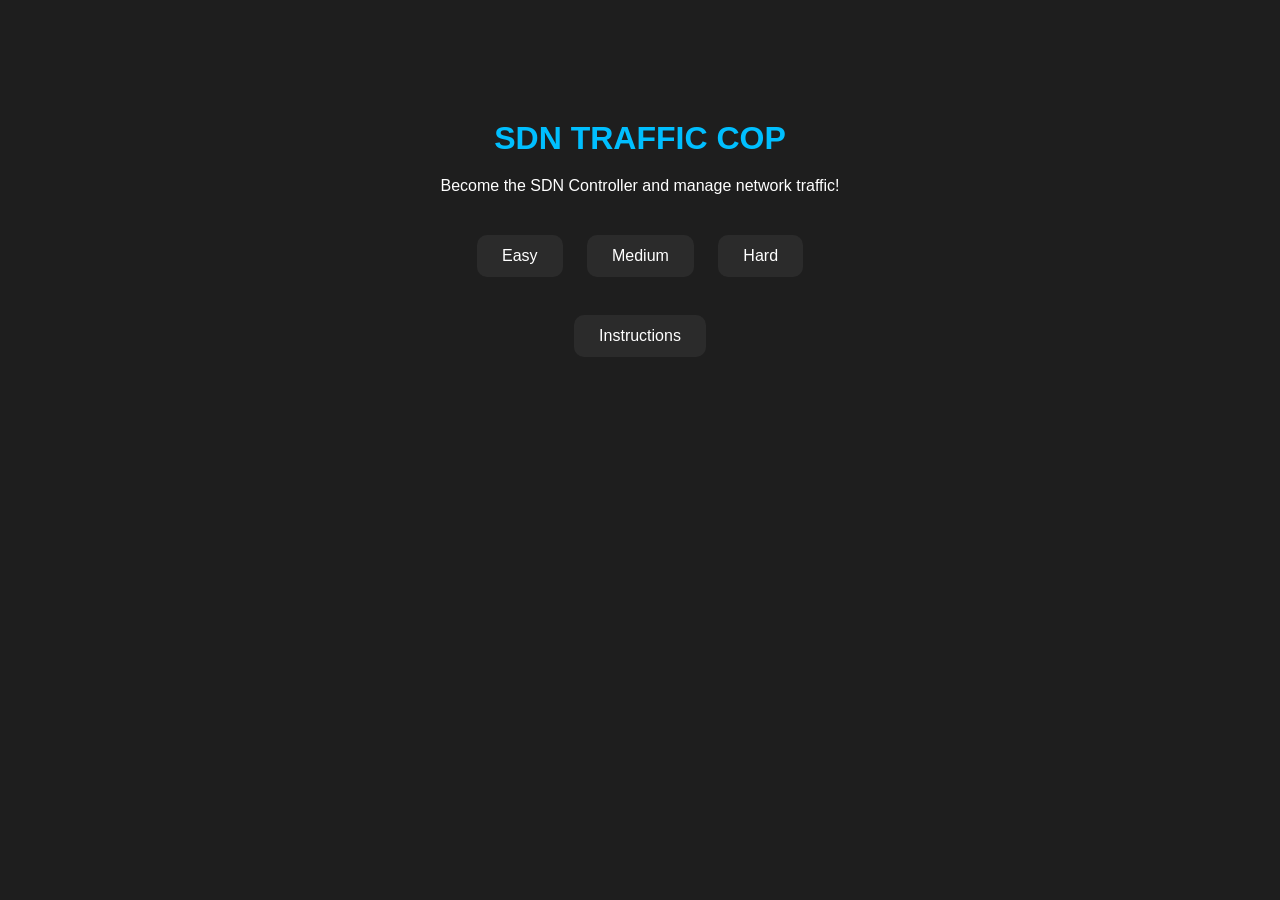
==== index.html @ f1d72104 "Add files via upload" ====
<!DOCTYPE html>
<html lang="en">

<head>
    <meta charset="UTF-8">
    <meta name="viewport" content="width=device-width, initial-scale=1.0">
    <title>SDN Traffic Cop</title>
    <link rel="stylesheet" href="style.css">
</head>

<body>

    <!-- MAIN MENU -->

    <div id="main-menu">

        <h1>SDN TRAFFIC COP</h1>

        <p>Become the SDN Controller and manage network traffic!</p>

        <button id="easy-btn">Easy</button>
        <button id="medium-btn">Medium</button>
        <button id="hard-btn">Hard</button>

        <br><br>

        <button id="instruction-btn">Instructions</button>

    </div>



    <!-- INSTRUCTIONS -->

    <div id="instructions-page" class="hidden">

        <h1>How To Play</h1>

        <p>Route packets to the correct server.</p>

        <p>Press the corresponding number key.</p>

        <p>0 = Drop Box (Malware only)</p>

        <p>1 = Server A</p>
        <p>2 = Server B</p>
        <p>3 = Server C</p>
        <p>4 = Server D</p>
        <p>5 = Server E</p>

        <br>

        <h3>Abilities</h3>

        <p>F = Firewall</p>
        <p>R = Dynamic Routing</p>
        <p>T = Traffic Freeze</p>

        <br>

        <button id="back-btn">Back</button>

    </div>




    <!-- GAME CONTAINER -->

    <div id="game-container" class="hidden">


        <!-- TOP PANEL -->

        <div class="panel">

            <h1>SDN TRAFFIC COP</h1>

            <div class="stats">

                <p id="difficulty">Difficulty : </p>

                <p id="score">Score : 0</p>

                <div id="health-wrap">

                    <p id="health">Health : 100%</p>

                    <div id="health-bar-outer">
                        <div id="health-bar-fill"></div>
                    </div>

                </div>

                <p id="routed">Packets Routed : 0</p>

                <p id="target">Target : 0</p>

                <p id="stack">Stack : 0 / 0</p>

            </div>

        </div>



        <!-- ROUTING TABLE -->

        <div class="panel">

            <h2>Routing Policy Table</h2>

            <table>

                <tbody id="routing-table">

                </tbody>

            </table>

        </div>



        <!-- CURRENT PACKET -->

        <div class="panel">

            <h2>Current Packet</h2>

            <h1 id="current-packet">---</h1>

            <p id="current-destination"></p>

        </div>



        <!-- UPCOMING PACKETS -->

        <div class="panel">

            <h2>Upcoming Packets</h2>

            <ul id="packet-stack">

            </ul>

        </div>



        <!-- NETWORK EVENT -->

        <div class="panel">

            <h2>Current Network Event</h2>

            <h3 id="network-event" class="event-neutral">No Active Events</h3>

        </div>



        <!-- SERVERS -->

        <div class="panel">

            <h2>Servers</h2>

            <div id="servers">

            </div>

        </div>



        <!-- ABILITIES -->

        <div class="panel">

            <h2>Special SDN Abilities</h2>

            <p id="ability-firewall" class="ability-row">F - Firewall <span class="ability-status">READY</span></p>
            <p id="ability-routing" class="ability-row">R - Dynamic Routing <span class="ability-status">READY</span></p>
            <p id="ability-freeze" class="ability-row">T - Traffic Freeze <span class="ability-status">READY</span></p>

        </div>



        <!-- CONTROLS -->

        <div class="panel">

            <h2>Controls</h2>

            <p>Press 1-5 to Route Packets</p>

            <p>Press 0 for Malware Drop Box</p>

        </div>



    </div>




    <!-- GAME OVER -->

    <div id="game-over" class="hidden">

        <h1 id="game-result"></h1>

        <h2 id="final-score"></h2>

        <button onclick="location.reload()">Play Again</button>

    </div>



    <script src="script.js"></script>

</body>

</html>
---- style.css ----
/*************************/
/* GENERAL */
/*************************/

*{
    margin:0;
    padding:0;
    box-sizing:border-box;
}

body{

    background-color:#1E1E1E;
    color:white;
    font-family:Arial, Helvetica, sans-serif;
    padding:20px;

}


/*************************/
/* HIDDEN CLASS */
/*************************/

.hidden{

    display:none;

}


/*************************/
/* MAIN MENU */
/*************************/

#main-menu{

    text-align:center;
    margin-top:100px;

}

#main-menu h1{

    color:#00BFFF;
    margin-bottom:20px;

}

#main-menu p{

    margin-bottom:30px;

}

button{

    background-color:#2B2B2B;
    color:white;
    border:none;
    border-radius:10px;
    padding:12px 25px;
    margin:10px;
    font-size:16px;
    cursor:pointer;
    transition:0.2s;

}

button:hover{

    background-color:#3A3A3A;
    transform:scale(1.05);

}


/*************************/
/* INSTRUCTIONS PAGE */
/*************************/

#instructions-page{

    text-align:center;
    padding:30px;

}

#instructions-page h1{

    color:#00BFFF;
    margin-bottom:30px;

}

#instructions-page p{

    margin:10px;

}


/*************************/
/* GAME CONTAINER */
/*************************/

#game-container{

    width:100%;

}


/*************************/
/* PANELS */
/*************************/

.panel{

    background-color:#2B2B2B;
    padding:20px;
    margin-bottom:20px;
    border-radius:15px;
    box-shadow:0px 0px 10px black;

}

.panel h2{

    color:#00BFFF;
    margin-bottom:15px;

}


/*************************/
/* TOP PANEL */
/*************************/

.stats{

    display:flex;
    flex-wrap:wrap;
    justify-content:space-between;
    gap:10px;

}

.stats p{

    font-weight:bold;

}


/*************************/
/* ROUTING TABLE */
/*************************/

table{

    width:100%;
    border-collapse:collapse;

}

td{

    border:1px solid grey;
    padding:10px;
    text-align:center;

}


/*************************/
/* CURRENT PACKET */
/*************************/

#current-packet{

    color:#00FF7F;
    font-size:50px;
    text-align:center;
    margin-bottom:10px;

}

#current-destination{

    text-align:center;
    font-size:18px;

}


/*************************/
/* PACKET STACK */
/*************************/

#packet-stack{

    list-style:none;

}

#packet-stack li{

    background-color:#3A3A3A;
    padding:10px;
    margin-bottom:10px;
    border-radius:10px;

}


/*************************/
/* NETWORK EVENTS */
/*************************/

#network-event{

    color:#FFD700;
    text-align:center;

}


/*************************/
/* SERVERS */
/*************************/

#servers{

    display:flex;
    justify-content:center;
    gap:20px;
    flex-wrap:wrap;

}

.server{

    width:180px;
    background-color:#3A3A3A;
    padding:15px;
    border-radius:15px;
    text-align:center;
    border:2px solid #555;

}

.server h3{

    color:#00BFFF;
    margin-bottom:10px;

}

.server p{

    margin:5px;

}


/*************************/
/* HEALTH BAR */
/*************************/

#health-wrap{

    display:flex;
    flex-direction:column;
    gap:6px;
    min-width:180px;

}

#health-bar-outer{

    width:100%;
    height:14px;
    background-color:#1E1E1E;
    border:1px solid #555;
    border-radius:8px;
    overflow:hidden;

}

#health-bar-fill{

    height:100%;
    width:100%;
    background-color:#00FF7F;
    transition:width 0.3s ease, background-color 0.3s ease;

}

#health-bar-fill.warning{

    background-color:#FFD700;

}

#health-bar-fill.danger{

    background-color:#FF4C4C;

}


/*************************/
/* ABILITY STATUS BADGES */
/*************************/

.ability-row{

    display:flex;
    justify-content:space-between;
    align-items:center;

}

.ability-status{

    font-size:12px;
    font-weight:bold;
    padding:3px 10px;
    border-radius:20px;
    background-color:#3A3A3A;
    color:#00FF7F;

}

.ability-status.active{

    background-color:#00BFFF;
    color:#1E1E1E;

}


/*************************/
/* NETWORK EVENT COLORS */
/*************************/

.event-neutral{

    color:#FFD700;

}

.event-bad{

    color:#FF4C4C;

}


/*************************/
/* SERVER HIGHLIGHT */
/*************************/

.server.active-target{

    border-color:#00BFFF;
    box-shadow:0px 0px 12px #00BFFF;

}


/*************************/
/* SERVER STATUS COLORS */
/*************************/

.online{

    color:#00FF7F;

}

.offline{

    color:red;

}

.congested{

    color:yellow;

}


/*************************/
/* GAME OVER */
/*************************/

#game-over{

    text-align:center;
    margin-top:100px;

}

#game-result{

    color:#00FF7F;
    font-size:60px;
    margin-bottom:20px;

}

#final-score{

    margin-bottom:30px;

}


/*************************/
/* ABILITIES */
/*************************/

.panel p{

    margin-bottom:8px;

}


/*************************/
/* RESPONSIVE */
/*************************/

@media(max-width:768px){

    .stats{

        flex-direction:column;
        align-items:center;

    }

    .server{

        width:100%;

    }

}
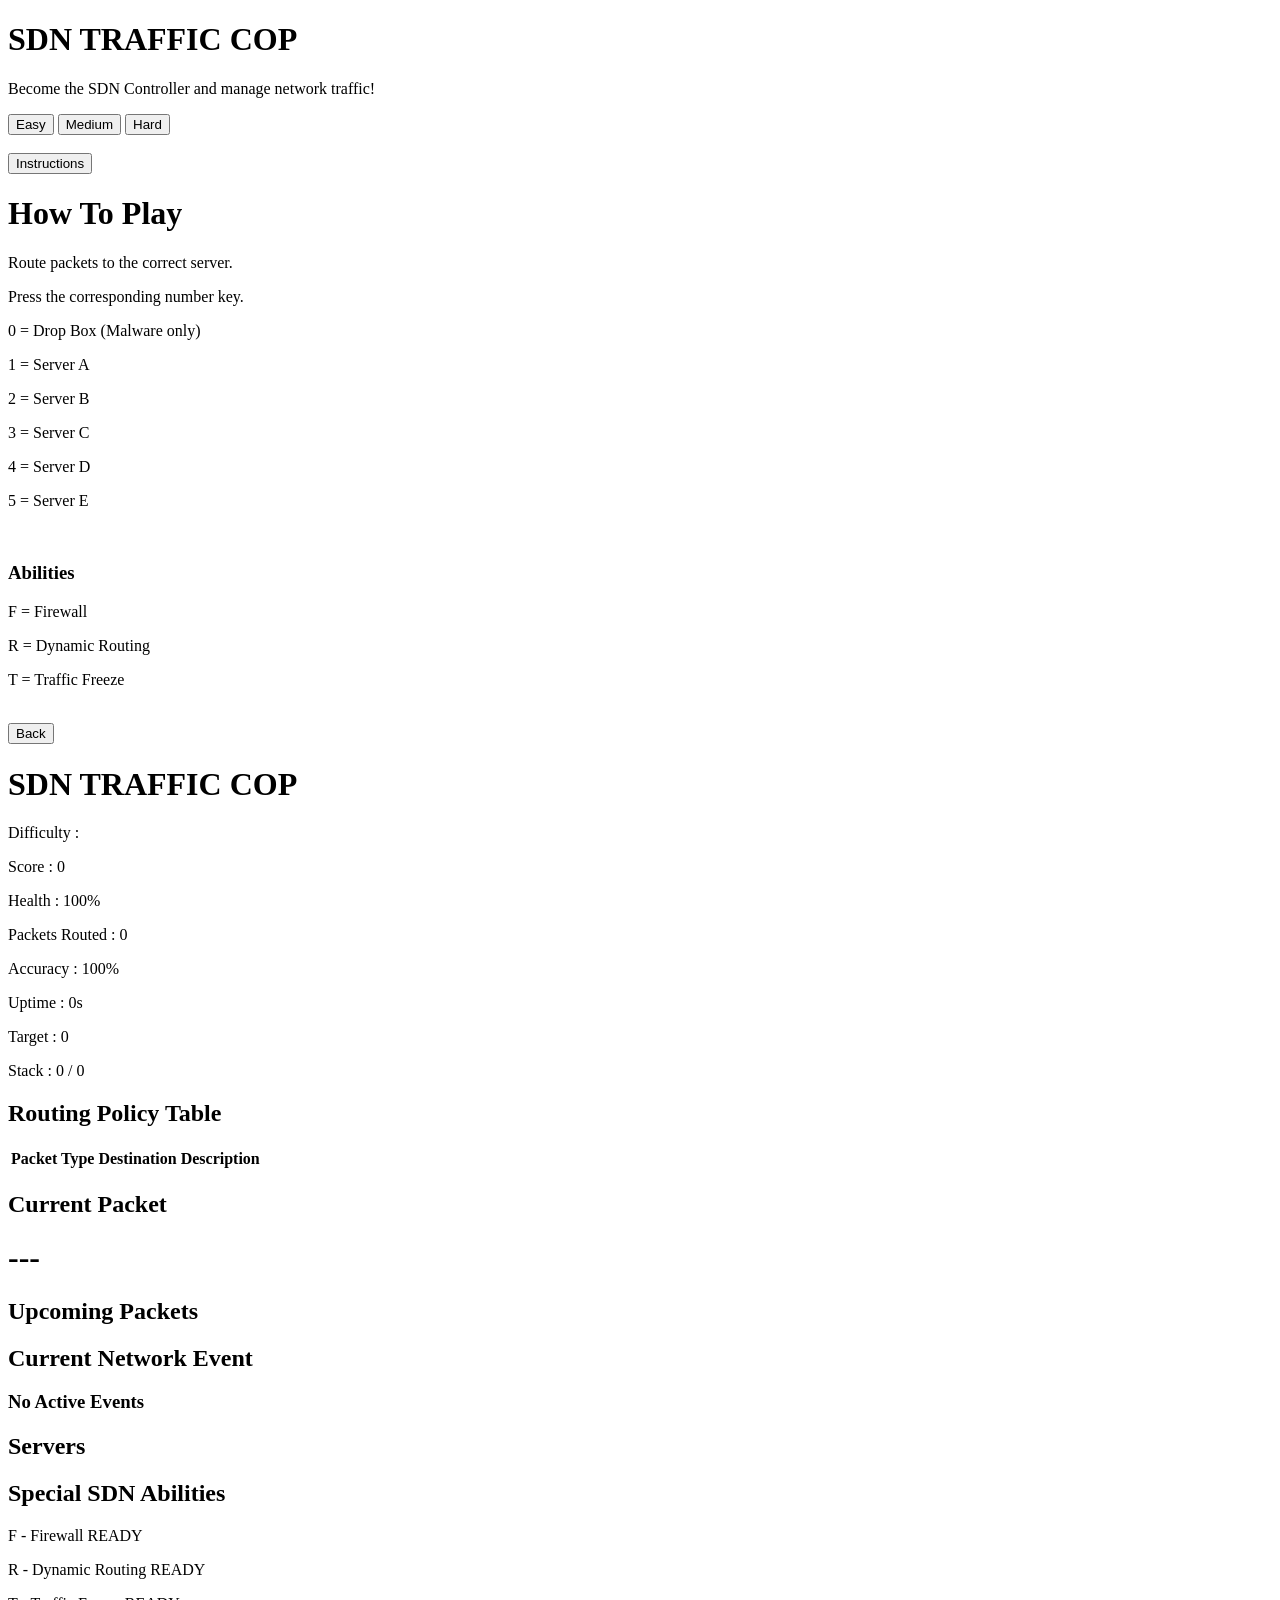
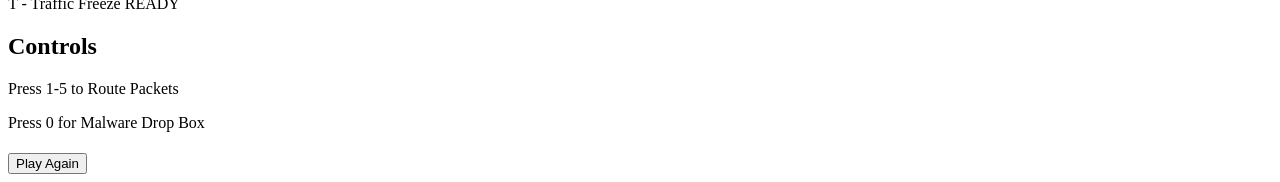
==== commit d5bf1d1c: "Rename index (1).html to index.html" ====
--- a/index.html
+++ b/index.html
@@ -90,10 +90,16 @@
                         <div id="health-bar-fill"></div>
                     </div>
 
+                    <p id="health-reason"></p>
+
                 </div>
 
                 <p id="routed">Packets Routed : 0</p>
 
+                <p id="accuracy">Accuracy : 100%</p>
+
+                <p id="uptime">Uptime : 0s</p>
+
                 <p id="target">Target : 0</p>
 
                 <p id="stack">Stack : 0 / 0</p>
@@ -111,6 +117,14 @@
             <h2>Routing Policy Table</h2>
 
             <table>
+
+                <thead>
+                    <tr>
+                        <th>Packet Type</th>
+                        <th>Destination</th>
+                        <th>Description</th>
+                    </tr>
+                </thead>
 
                 <tbody id="routing-table">
 
@@ -227,4 +241,4 @@
 
 </body>
 
-</html>+</html>
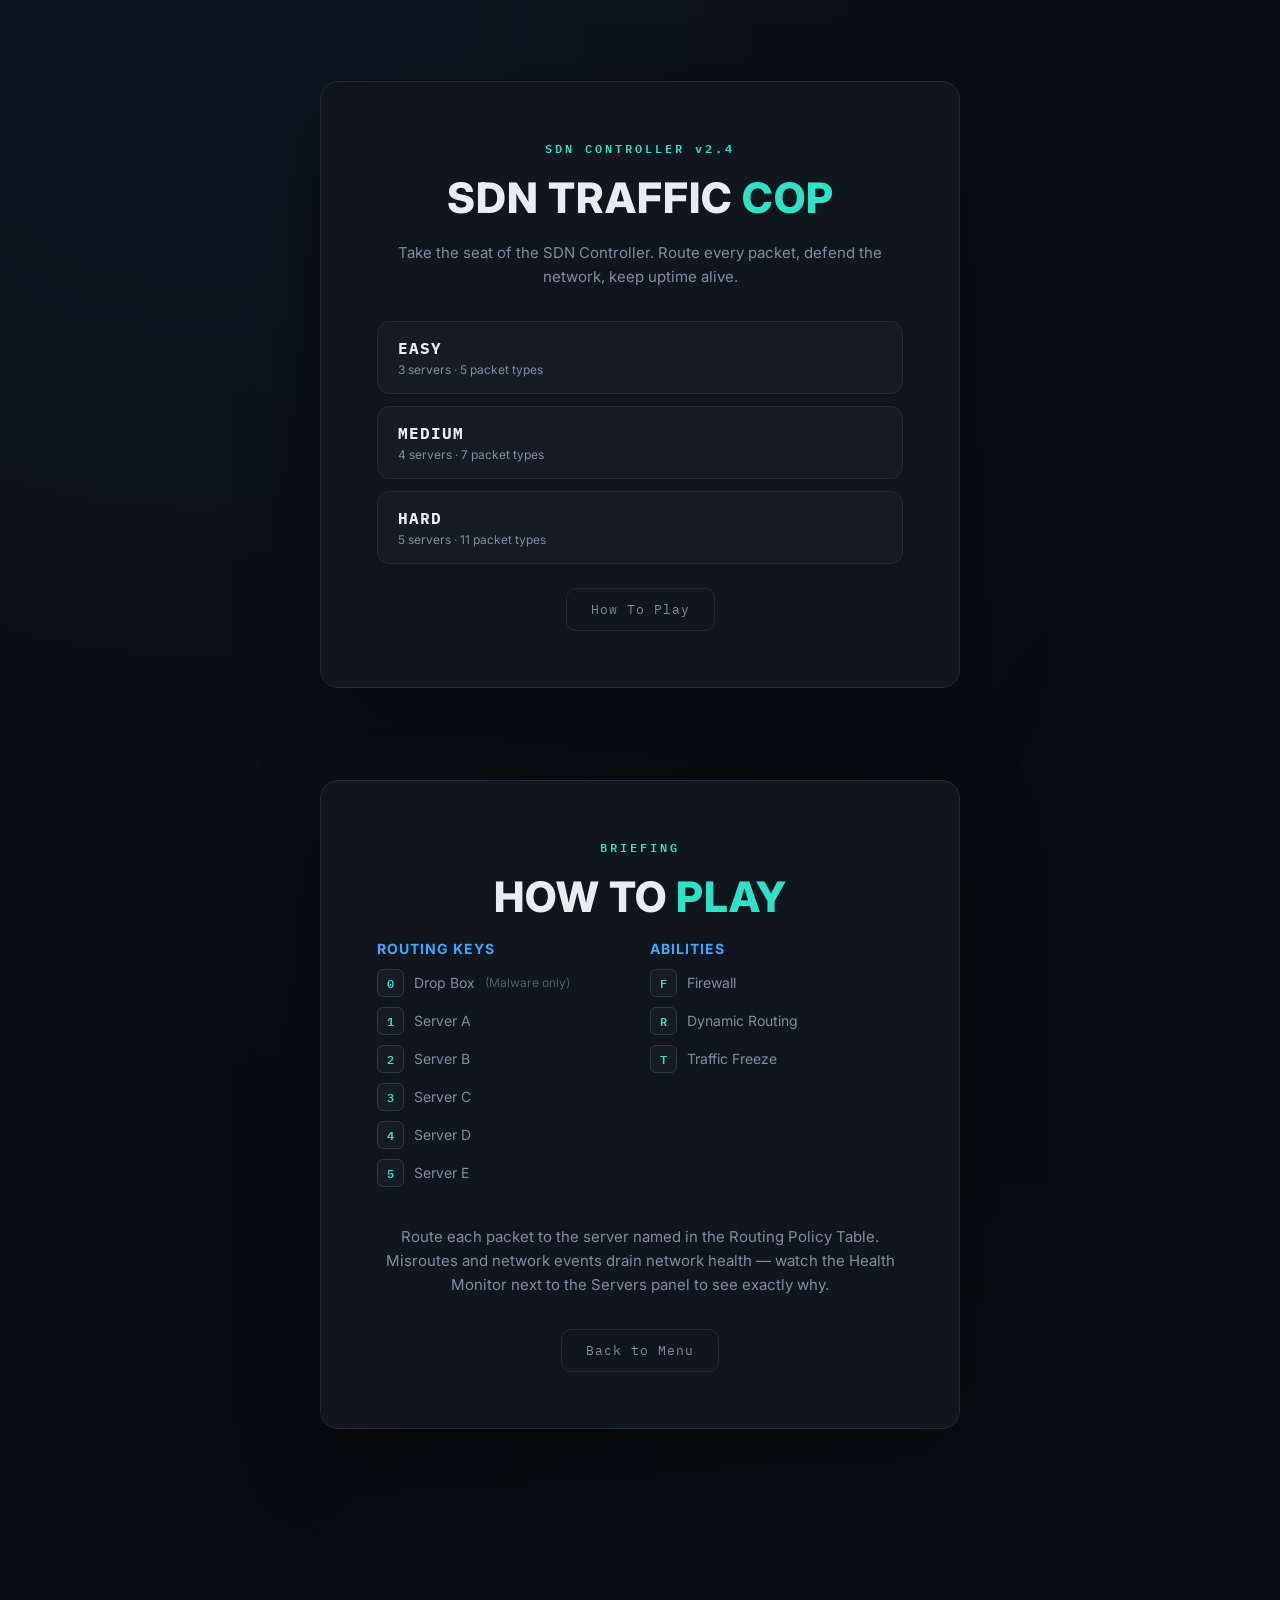
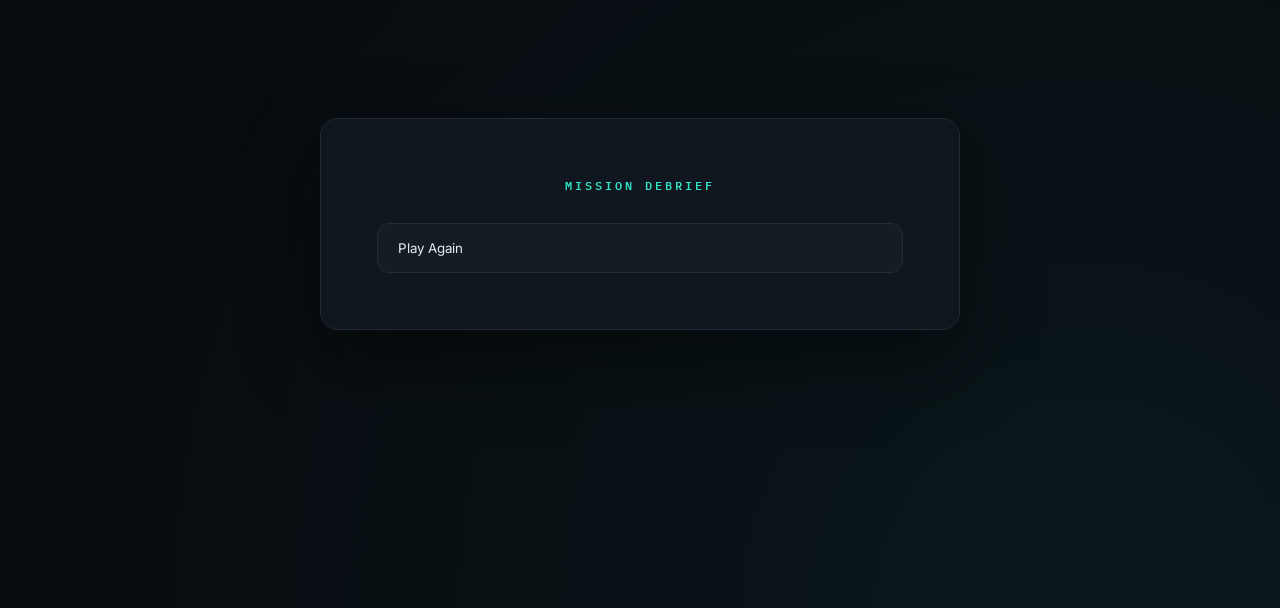
==== commit 5006e61a: "Add files via upload" ====
--- a/index.html
+++ b/index.html
@@ -1,244 +1,291 @@
-<!DOCTYPE html>
-<html lang="en">
-
-<head>
-    <meta charset="UTF-8">
-    <meta name="viewport" content="width=device-width, initial-scale=1.0">
-    <title>SDN Traffic Cop</title>
-    <link rel="stylesheet" href="style.css">
-</head>
-
-<body>
-
-    <!-- MAIN MENU -->
-
-    <div id="main-menu">
-
-        <h1>SDN TRAFFIC COP</h1>
-
-        <p>Become the SDN Controller and manage network traffic!</p>
-
-        <button id="easy-btn">Easy</button>
-        <button id="medium-btn">Medium</button>
-        <button id="hard-btn">Hard</button>
-
-        <br><br>
-
-        <button id="instruction-btn">Instructions</button>
-
-    </div>
-
-
-
-    <!-- INSTRUCTIONS -->
-
-    <div id="instructions-page" class="hidden">
-
-        <h1>How To Play</h1>
-
-        <p>Route packets to the correct server.</p>
-
-        <p>Press the corresponding number key.</p>
-
-        <p>0 = Drop Box (Malware only)</p>
-
-        <p>1 = Server A</p>
-        <p>2 = Server B</p>
-        <p>3 = Server C</p>
-        <p>4 = Server D</p>
-        <p>5 = Server E</p>
-
-        <br>
-
-        <h3>Abilities</h3>
-
-        <p>F = Firewall</p>
-        <p>R = Dynamic Routing</p>
-        <p>T = Traffic Freeze</p>
-
-        <br>
-
-        <button id="back-btn">Back</button>
-
-    </div>
-
-
-
-
-    <!-- GAME CONTAINER -->
-
-    <div id="game-container" class="hidden">
-
-
-        <!-- TOP PANEL -->
-
-        <div class="panel">
-
-            <h1>SDN TRAFFIC COP</h1>
-
-            <div class="stats">
-
-                <p id="difficulty">Difficulty : </p>
-
-                <p id="score">Score : 0</p>
-
-                <div id="health-wrap">
-
-                    <p id="health">Health : 100%</p>
-
-                    <div id="health-bar-outer">
-                        <div id="health-bar-fill"></div>
-                    </div>
-
-                    <p id="health-reason"></p>
-
-                </div>
-
-                <p id="routed">Packets Routed : 0</p>
-
-                <p id="accuracy">Accuracy : 100%</p>
-
-                <p id="uptime">Uptime : 0s</p>
-
-                <p id="target">Target : 0</p>
-
-                <p id="stack">Stack : 0 / 0</p>
-
-            </div>
-
-        </div>
-
-
-
-        <!-- ROUTING TABLE -->
-
-        <div class="panel">
-
-            <h2>Routing Policy Table</h2>
-
-            <table>
-
-                <thead>
-                    <tr>
-                        <th>Packet Type</th>
-                        <th>Destination</th>
-                        <th>Description</th>
-                    </tr>
-                </thead>
-
-                <tbody id="routing-table">
-
-                </tbody>
-
-            </table>
-
-        </div>
-
-
-
-        <!-- CURRENT PACKET -->
-
-        <div class="panel">
-
-            <h2>Current Packet</h2>
-
-            <h1 id="current-packet">---</h1>
-
-            <p id="current-destination"></p>
-
-        </div>
-
-
-
-        <!-- UPCOMING PACKETS -->
-
-        <div class="panel">
-
-            <h2>Upcoming Packets</h2>
-
-            <ul id="packet-stack">
-
-            </ul>
-
-        </div>
-
-
-
-        <!-- NETWORK EVENT -->
-
-        <div class="panel">
-
-            <h2>Current Network Event</h2>
-
-            <h3 id="network-event" class="event-neutral">No Active Events</h3>
-
-        </div>
-
-
-
-        <!-- SERVERS -->
-
-        <div class="panel">
-
-            <h2>Servers</h2>
-
-            <div id="servers">
-
-            </div>
-
-        </div>
-
-
-
-        <!-- ABILITIES -->
-
-        <div class="panel">
-
-            <h2>Special SDN Abilities</h2>
-
-            <p id="ability-firewall" class="ability-row">F - Firewall <span class="ability-status">READY</span></p>
-            <p id="ability-routing" class="ability-row">R - Dynamic Routing <span class="ability-status">READY</span></p>
-            <p id="ability-freeze" class="ability-row">T - Traffic Freeze <span class="ability-status">READY</span></p>
-
-        </div>
-
-
-
-        <!-- CONTROLS -->
-
-        <div class="panel">
-
-            <h2>Controls</h2>
-
-            <p>Press 1-5 to Route Packets</p>
-
-            <p>Press 0 for Malware Drop Box</p>
-
-        </div>
-
-
-
-    </div>
-
-
-
-
-    <!-- GAME OVER -->
-
-    <div id="game-over" class="hidden">
-
-        <h1 id="game-result"></h1>
-
-        <h2 id="final-score"></h2>
-
-        <button onclick="location.reload()">Play Again</button>
-
-    </div>
-
-
-
-    <script src="script.js"></script>
-
-</body>
-
-</html>
+<!DOCTYPE html>
+<html lang="en">
+
+<head>
+    <meta charset="UTF-8">
+    <meta name="viewport" content="width=device-width, initial-scale=1.0">
+    <title>SDN Traffic Cop</title>
+    <link rel="preconnect" href="https://fonts.googleapis.com">
+    <link rel="preconnect" href="https://fonts.gstatic.com" crossorigin>
+    <link href="https://fonts.googleapis.com/css2?family=IBM+Plex+Mono:wght@400;500;600;700&family=Inter:wght@400;500;600;700;800&display=swap" rel="stylesheet">
+    <link rel="stylesheet" href="style.css">
+</head>
+
+<body>
+
+    <div class="noise-overlay"></div>
+
+    <!-- MAIN MENU -->
+
+    <div id="main-menu">
+
+        <div class="menu-card">
+
+            <p class="eyebrow">SDN CONTROLLER v2.4</p>
+
+            <h1>SDN TRAFFIC <span class="accent">COP</span></h1>
+
+            <p class="menu-sub">Take the seat of the SDN Controller. Route every packet, defend the network, keep uptime alive.</p>
+
+            <div class="menu-actions">
+                <button id="easy-btn" class="diff-btn diff-easy"><span>EASY</span><small>3 servers · 5 packet types</small></button>
+                <button id="medium-btn" class="diff-btn diff-medium"><span>MEDIUM</span><small>4 servers · 7 packet types</small></button>
+                <button id="hard-btn" class="diff-btn diff-hard"><span>HARD</span><small>5 servers · 11 packet types</small></button>
+            </div>
+
+            <button id="instruction-btn" class="ghost-btn">How To Play</button>
+
+        </div>
+
+    </div>
+
+
+
+    <!-- INSTRUCTIONS -->
+
+    <div id="instructions-page" class="hidden">
+
+        <div class="menu-card">
+
+            <p class="eyebrow">BRIEFING</p>
+
+            <h1>HOW TO <span class="accent">PLAY</span></h1>
+
+            <div class="instructions-grid">
+
+                <div class="instr-block">
+                    <h3>Routing Keys</h3>
+                    <ul class="key-list">
+                        <li><kbd>0</kbd> Drop Box <em>(Malware only)</em></li>
+                        <li><kbd>1</kbd> Server A</li>
+                        <li><kbd>2</kbd> Server B</li>
+                        <li><kbd>3</kbd> Server C</li>
+                        <li><kbd>4</kbd> Server D</li>
+                        <li><kbd>5</kbd> Server E</li>
+                    </ul>
+                </div>
+
+                <div class="instr-block">
+                    <h3>Abilities</h3>
+                    <ul class="key-list">
+                        <li><kbd>F</kbd> Firewall</li>
+                        <li><kbd>R</kbd> Dynamic Routing</li>
+                        <li><kbd>T</kbd> Traffic Freeze</li>
+                    </ul>
+                </div>
+
+            </div>
+
+            <p class="menu-sub">Route each packet to the server named in the Routing Policy Table. Misroutes and network events drain network health — watch the Health Monitor next to the Servers panel to see exactly why.</p>
+
+            <button id="back-btn" class="ghost-btn">Back to Menu</button>
+
+        </div>
+
+    </div>
+
+
+
+
+    <!-- GAME CONTAINER -->
+
+    <div id="game-container" class="hidden">
+
+
+        <!-- TOP PANEL -->
+
+        <div class="panel panel-header">
+
+            <div class="header-row">
+                <h1>SDN TRAFFIC <span class="accent">COP</span></h1>
+                <div id="health-wrap">
+                    <div class="health-label-row">
+                        <span>NETWORK HEALTH</span>
+                        <span id="health">100%</span>
+                    </div>
+                    <div id="health-bar-outer">
+                        <div id="health-bar-fill"></div>
+                    </div>
+                </div>
+            </div>
+
+            <div class="stats">
+
+                <div class="stat-chip"><span class="stat-label">Difficulty</span><span id="difficulty" class="stat-value">-</span></div>
+                <div class="stat-chip"><span class="stat-label">Score</span><span id="score" class="stat-value">0</span></div>
+                <div class="stat-chip"><span class="stat-label">Routed</span><span id="routed" class="stat-value">0</span></div>
+                <div class="stat-chip"><span class="stat-label">Accuracy</span><span id="accuracy" class="stat-value">100%</span></div>
+                <div class="stat-chip"><span class="stat-label">Uptime</span><span id="uptime" class="stat-value">0s</span></div>
+                <div class="stat-chip"><span class="stat-label">Target</span><span id="target" class="stat-value">0</span></div>
+                <div class="stat-chip"><span class="stat-label">Stack</span><span id="stack" class="stat-value">0/0</span></div>
+
+            </div>
+
+        </div>
+
+
+        <div class="grid-layout">
+
+            <!-- ROUTING TABLE -->
+
+            <div class="panel span-2">
+
+                <h2>Routing Policy Table</h2>
+
+                <table>
+
+                    <thead>
+                        <tr>
+                            <th>Packet Type</th>
+                            <th>Destination</th>
+                            <th>Description</th>
+                        </tr>
+                    </thead>
+
+                    <tbody id="routing-table">
+
+                    </tbody>
+
+                </table>
+
+            </div>
+
+
+
+            <!-- CURRENT PACKET -->
+
+            <div class="panel">
+
+                <h2>Current Packet</h2>
+
+                <h1 id="current-packet">---</h1>
+
+                <p id="current-destination"></p>
+
+            </div>
+
+
+
+            <!-- UPCOMING PACKETS -->
+
+            <div class="panel">
+
+                <h2>Upcoming Packets</h2>
+
+                <ul id="packet-stack">
+
+                </ul>
+
+            </div>
+
+
+
+            <!-- NETWORK EVENT -->
+
+            <div class="panel">
+
+                <h2>Current Network Event</h2>
+
+                <h3 id="network-event" class="event-neutral">No Active Events</h3>
+
+            </div>
+
+
+
+            <!-- SERVERS + HEALTH MONITOR -->
+
+            <div class="panel span-2 servers-row">
+
+                <div class="servers-col">
+
+                    <h2>Servers</h2>
+
+                    <div id="servers">
+
+                    </div>
+
+                </div>
+
+                <div class="monitor-col">
+
+                    <h2>Network Health Monitor</h2>
+
+                    <div id="health-monitor">
+
+                        <div class="monitor-top">
+                            <span id="monitor-status" class="monitor-status status-stable">STABLE</span>
+                            <span id="monitor-percent">100%</span>
+                        </div>
+
+                        <p class="monitor-caption">Last Change</p>
+                        <p id="health-reason">No health changes yet.</p>
+
+                        <p class="monitor-caption">Event Log</p>
+                        <ul id="health-log"></ul>
+
+                    </div>
+
+                </div>
+
+            </div>
+
+
+
+            <!-- ABILITIES -->
+
+            <div class="panel">
+
+                <h2>Special SDN Abilities</h2>
+
+                <p id="ability-firewall" class="ability-row">F - Firewall <span class="ability-status">READY</span></p>
+                <p id="ability-routing" class="ability-row">R - Dynamic Routing <span class="ability-status">READY</span></p>
+                <p id="ability-freeze" class="ability-row">T - Traffic Freeze <span class="ability-status">READY</span></p>
+
+            </div>
+
+
+
+            <!-- CONTROLS -->
+
+            <div class="panel">
+
+                <h2>Controls</h2>
+
+                <p>Press 1-5 to Route Packets</p>
+
+                <p>Press 0 for Malware Drop Box</p>
+
+            </div>
+
+        </div>
+
+    </div>
+
+
+
+
+    <!-- GAME OVER -->
+
+    <div id="game-over" class="hidden">
+
+        <div class="menu-card">
+
+            <p class="eyebrow" id="game-result-eyebrow">MISSION DEBRIEF</p>
+
+            <h1 id="game-result"></h1>
+
+            <h2 id="final-score"></h2>
+
+            <button onclick="location.reload()" class="diff-btn diff-easy" style="width:100%;">Play Again</button>
+
+        </div>
+
+    </div>
+
+
+
+    <script src="script.js"></script>
+
+</body>
+
+</html>
--- a/style.css
+++ b/style.css
@@ -0,0 +1,931 @@
+/*************************/
+/* DESIGN TOKENS */
+/*************************/
+
+:root{
+
+    --bg-void:#080B10;
+    --bg-panel:#10161D;
+    --bg-panel-alt:#151C24;
+    --border-soft:#212B35;
+    --border-accent:#2A3B45;
+
+    --text-primary:#E7EEF3;
+    --text-muted:#7C8FA0;
+    --text-faint:#4E606F;
+
+    --accent-cyan:#31E1C6;
+    --accent-blue:#3DA9FC;
+    --accent-amber:#FFB020;
+    --accent-red:#FF4F6D;
+
+    --font-display:'Inter', sans-serif;
+    --font-mono:'IBM Plex Mono', monospace;
+
+}
+
+
+/*************************/
+/* GENERAL */
+/*************************/
+
+*{
+    margin:0;
+    padding:0;
+    box-sizing:border-box;
+}
+
+body{
+
+    background-color:var(--bg-void);
+    background-image:
+        radial-gradient(circle at 15% 0%, rgba(61,169,252,0.08), transparent 45%),
+        radial-gradient(circle at 85% 100%, rgba(49,225,198,0.06), transparent 45%);
+    color:var(--text-primary);
+    font-family:var(--font-display);
+    padding:24px;
+    min-height:100vh;
+
+}
+
+h1, h2, h3{
+
+    font-family:var(--font-display);
+    letter-spacing:0.3px;
+
+}
+
+.accent{
+
+    color:var(--accent-cyan);
+
+}
+
+
+/*************************/
+/* HIDDEN CLASS */
+/*************************/
+
+.hidden{
+
+    display:none;
+
+}
+
+
+/*************************/
+/* MENU CARD (shared: menu / instructions / game-over) */
+/*************************/
+
+#main-menu, #instructions-page, #game-over{
+
+    min-height:80vh;
+    display:flex;
+    align-items:center;
+    justify-content:center;
+
+}
+
+.menu-card{
+
+    background-color:var(--bg-panel);
+    border:1px solid var(--border-soft);
+    border-radius:18px;
+    padding:56px;
+    max-width:640px;
+    width:100%;
+    text-align:center;
+    box-shadow:0 30px 80px rgba(0,0,0,0.45);
+
+}
+
+.eyebrow{
+
+    font-family:var(--font-mono);
+    color:var(--accent-cyan);
+    letter-spacing:3px;
+    font-size:12px;
+    font-weight:600;
+    margin-bottom:14px;
+
+}
+
+.menu-card h1{
+
+    font-size:42px;
+    font-weight:800;
+    letter-spacing:1px;
+    margin-bottom:18px;
+
+}
+
+.menu-sub{
+
+    color:var(--text-muted);
+    line-height:1.6;
+    margin-bottom:32px;
+    font-size:15px;
+
+}
+
+
+/*************************/
+/* DIFFICULTY BUTTONS */
+/*************************/
+
+.menu-actions{
+
+    display:flex;
+    flex-direction:column;
+    gap:12px;
+    margin-bottom:24px;
+
+}
+
+.diff-btn{
+
+    background-color:var(--bg-panel-alt);
+    border:1px solid var(--border-soft);
+    border-radius:12px;
+    padding:16px 20px;
+    color:var(--text-primary);
+    cursor:pointer;
+    text-align:left;
+    display:flex;
+    flex-direction:column;
+    gap:4px;
+    transition:0.18s ease;
+    font-family:var(--font-display);
+
+}
+
+.diff-btn span{
+
+    font-family:var(--font-mono);
+    font-weight:700;
+    font-size:16px;
+    letter-spacing:1px;
+
+}
+
+.diff-btn small{
+
+    color:var(--text-muted);
+    font-size:12px;
+
+}
+
+.diff-btn:hover{
+
+    transform:translateY(-2px);
+    border-color:var(--border-accent);
+
+}
+
+.diff-easy:hover{ border-color:var(--accent-cyan); box-shadow:0 0 0 1px var(--accent-cyan) inset; }
+.diff-medium:hover{ border-color:var(--accent-amber); box-shadow:0 0 0 1px var(--accent-amber) inset; }
+.diff-hard:hover{ border-color:var(--accent-red); box-shadow:0 0 0 1px var(--accent-red) inset; }
+
+.ghost-btn{
+
+    background:transparent;
+    border:1px solid var(--border-soft);
+    color:var(--text-muted);
+    padding:12px 24px;
+    border-radius:10px;
+    cursor:pointer;
+    font-family:var(--font-mono);
+    font-size:13px;
+    letter-spacing:1px;
+    transition:0.18s ease;
+
+}
+
+.ghost-btn:hover{
+
+    color:var(--text-primary);
+    border-color:var(--border-accent);
+
+}
+
+
+/*************************/
+/* INSTRUCTIONS PAGE */
+/*************************/
+
+.instructions-grid{
+
+    display:grid;
+    grid-template-columns:1fr 1fr;
+    gap:20px;
+    margin-bottom:28px;
+    text-align:left;
+
+}
+
+.instr-block h3{
+
+    color:var(--accent-blue);
+    font-size:14px;
+    letter-spacing:1px;
+    margin-bottom:12px;
+    text-transform:uppercase;
+
+}
+
+.key-list{
+
+    list-style:none;
+
+}
+
+.key-list li{
+
+    color:var(--text-muted);
+    font-size:14px;
+    margin-bottom:10px;
+    display:flex;
+    align-items:center;
+    gap:10px;
+
+}
+
+kbd{
+
+    background-color:var(--bg-panel-alt);
+    border:1px solid var(--border-accent);
+    border-radius:6px;
+    padding:3px 9px;
+    font-family:var(--font-mono);
+    color:var(--accent-cyan);
+    font-size:12px;
+    font-weight:600;
+
+}
+
+.key-list em{
+
+    color:var(--text-faint);
+    font-style:normal;
+    font-size:12px;
+
+}
+
+
+/*************************/
+/* GAME CONTAINER LAYOUT */
+/*************************/
+
+#game-container{
+
+    width:100%;
+    max-width:1400px;
+    margin:0 auto;
+
+}
+
+.grid-layout{
+
+    display:grid;
+    grid-template-columns:1fr 1fr;
+    gap:20px;
+
+}
+
+.span-2{
+
+    grid-column:span 2;
+
+}
+
+
+/*************************/
+/* PANELS */
+/*************************/
+
+.panel{
+
+    background-color:var(--bg-panel);
+    padding:24px;
+    margin-bottom:20px;
+    border-radius:16px;
+    border:1px solid var(--border-soft);
+
+}
+
+.panel h2{
+
+    color:var(--text-primary);
+    font-size:14px;
+    text-transform:uppercase;
+    letter-spacing:1.5px;
+    margin-bottom:16px;
+    font-weight:600;
+    display:flex;
+    align-items:center;
+    gap:8px;
+
+}
+
+.panel h2::before{
+
+    content:"";
+    width:6px;
+    height:6px;
+    border-radius:50%;
+    background-color:var(--accent-cyan);
+    display:inline-block;
+
+}
+
+
+/*************************/
+/* HEADER PANEL */
+/*************************/
+
+.panel-header{
+
+    margin-bottom:20px;
+
+}
+
+.header-row{
+
+    display:flex;
+    justify-content:space-between;
+    align-items:center;
+    gap:40px;
+    margin-bottom:20px;
+    flex-wrap:wrap;
+
+}
+
+.panel-header h1{
+
+    font-size:24px;
+    font-weight:800;
+    white-space:nowrap;
+
+}
+
+#health-wrap{
+
+    flex:1;
+    min-width:220px;
+    max-width:340px;
+
+}
+
+.health-label-row{
+
+    display:flex;
+    justify-content:space-between;
+    font-family:var(--font-mono);
+    font-size:12px;
+    color:var(--text-muted);
+    letter-spacing:1px;
+    margin-bottom:6px;
+
+}
+
+#health{
+
+    color:var(--text-primary);
+    font-weight:600;
+
+}
+
+
+/*************************/
+/* HEALTH BAR */
+/*************************/
+
+#health-bar-outer{
+
+    width:100%;
+    height:10px;
+    background-color:var(--bg-void);
+    border:1px solid var(--border-soft);
+    border-radius:8px;
+    overflow:hidden;
+
+}
+
+#health-bar-fill{
+
+    height:100%;
+    width:100%;
+    background-color:var(--accent-cyan);
+    transition:width 0.3s ease, background-color 0.3s ease;
+
+}
+
+#health-bar-fill.warning{
+
+    background-color:var(--accent-amber);
+
+}
+
+#health-bar-fill.danger{
+
+    background-color:var(--accent-red);
+
+}
+
+
+/*************************/
+/* STAT CHIPS */
+/*************************/
+
+.stats{
+
+    display:flex;
+    flex-wrap:wrap;
+    gap:10px;
+
+}
+
+.stat-chip{
+
+    background-color:var(--bg-panel-alt);
+    border:1px solid var(--border-soft);
+    border-radius:10px;
+    padding:10px 16px;
+    display:flex;
+    flex-direction:column;
+    gap:2px;
+    min-width:100px;
+
+}
+
+.stat-label{
+
+    font-family:var(--font-mono);
+    font-size:10px;
+    color:var(--text-faint);
+    letter-spacing:1px;
+    text-transform:uppercase;
+
+}
+
+.stat-value{
+
+    font-family:var(--font-mono);
+    font-size:16px;
+    font-weight:600;
+    color:var(--text-primary);
+
+}
+
+
+/*************************/
+/* ROUTING TABLE */
+/*************************/
+
+table{
+
+    width:100%;
+    border-collapse:collapse;
+    font-size:14px;
+
+}
+
+td, th{
+
+    border-bottom:1px solid var(--border-soft);
+    padding:10px 8px;
+    text-align:left;
+
+}
+
+th{
+
+    color:var(--text-faint);
+    font-family:var(--font-mono);
+    font-size:11px;
+    text-transform:uppercase;
+    letter-spacing:1px;
+    font-weight:600;
+
+}
+
+td{
+
+    color:var(--text-muted);
+
+}
+
+td:first-child{
+
+    color:var(--text-primary);
+    font-family:var(--font-mono);
+    font-weight:600;
+
+}
+
+
+/*************************/
+/* CURRENT PACKET */
+/*************************/
+
+#current-packet{
+
+    color:var(--accent-cyan);
+    font-family:var(--font-mono);
+    font-size:44px;
+    font-weight:700;
+    text-align:center;
+    margin-bottom:10px;
+    letter-spacing:1px;
+
+}
+
+#current-destination{
+
+    text-align:center;
+    font-size:14px;
+    color:var(--text-muted);
+    font-family:var(--font-mono);
+
+}
+
+
+/*************************/
+/* PACKET STACK */
+/*************************/
+
+#packet-stack{
+
+    list-style:none;
+    display:flex;
+    flex-direction:column;
+    gap:8px;
+
+}
+
+#packet-stack li{
+
+    background-color:var(--bg-panel-alt);
+    border:1px solid var(--border-soft);
+    padding:9px 14px;
+    border-radius:8px;
+    font-family:var(--font-mono);
+    font-size:13px;
+    color:var(--text-muted);
+
+}
+
+#packet-stack li:first-child{
+
+    color:var(--accent-cyan);
+    border-color:var(--border-accent);
+
+}
+
+
+/*************************/
+/* NETWORK EVENTS */
+/*************************/
+
+#network-event{
+
+    text-align:center;
+    font-size:18px;
+    padding:14px 0;
+
+}
+
+.event-neutral{
+
+    color:var(--text-muted);
+
+}
+
+.event-bad{
+
+    color:var(--accent-red);
+
+}
+
+
+/*************************/
+/* SERVERS + HEALTH MONITOR ROW */
+/*************************/
+
+.servers-row{
+
+    display:grid;
+    grid-template-columns:1fr 1fr;
+    gap:24px;
+
+}
+
+@media(max-width:900px){
+
+    .servers-row{
+
+        grid-template-columns:1fr;
+
+    }
+
+}
+
+
+/*************************/
+/* SERVERS */
+/*************************/
+
+#servers{
+
+    display:flex;
+    flex-wrap:wrap;
+    gap:14px;
+
+}
+
+.server{
+
+    flex:1 1 120px;
+    background-color:var(--bg-panel-alt);
+    padding:14px;
+    border-radius:12px;
+    text-align:center;
+    border:1px solid var(--border-soft);
+    transition:0.2s ease;
+
+}
+
+.server h3{
+
+    color:var(--text-primary);
+    font-size:13px;
+    margin-bottom:8px;
+    font-weight:600;
+
+}
+
+.server p{
+
+    margin:4px 0 0 0;
+    font-family:var(--font-mono);
+    font-size:11px;
+    letter-spacing:1px;
+
+}
+
+.server.active-target{
+
+    border-color:var(--accent-blue);
+    box-shadow:0 0 0 1px var(--accent-blue), 0 0 20px rgba(61,169,252,0.25);
+
+}
+
+
+/*************************/
+/* SERVER STATUS COLORS */
+/*************************/
+
+.online{
+
+    color:var(--accent-cyan);
+
+}
+
+.offline{
+
+    color:var(--accent-red);
+
+}
+
+.congested{
+
+    color:var(--accent-amber);
+
+}
+
+
+/*************************/
+/* NETWORK HEALTH MONITOR BOX */
+/*************************/
+
+#health-monitor{
+
+    background-color:var(--bg-panel-alt);
+    border:1px solid var(--border-soft);
+    border-radius:12px;
+    padding:16px;
+
+}
+
+.monitor-top{
+
+    display:flex;
+    justify-content:space-between;
+    align-items:center;
+    margin-bottom:14px;
+
+}
+
+#monitor-percent{
+
+    font-family:var(--font-mono);
+    font-size:22px;
+    font-weight:700;
+    color:var(--text-primary);
+
+}
+
+.monitor-status{
+
+    font-family:var(--font-mono);
+    font-size:11px;
+    letter-spacing:1px;
+    font-weight:700;
+    padding:5px 12px;
+    border-radius:20px;
+
+}
+
+.status-stable{
+
+    background-color:rgba(49,225,198,0.12);
+    color:var(--accent-cyan);
+
+}
+
+.status-degraded{
+
+    background-color:rgba(255,176,32,0.14);
+    color:var(--accent-amber);
+
+}
+
+.status-critical{
+
+    background-color:rgba(255,79,109,0.16);
+    color:var(--accent-red);
+
+}
+
+.monitor-caption{
+
+    font-family:var(--font-mono);
+    font-size:10px;
+    text-transform:uppercase;
+    letter-spacing:1px;
+    color:var(--text-faint);
+    margin-bottom:6px;
+    margin-top:14px;
+
+}
+
+#health-reason{
+
+    font-size:13px;
+    color:var(--text-primary);
+    line-height:1.5;
+
+}
+
+#health-log{
+
+    list-style:none;
+    display:flex;
+    flex-direction:column;
+    gap:6px;
+    max-height:150px;
+    overflow-y:auto;
+
+}
+
+#health-log li{
+
+    font-family:var(--font-mono);
+    font-size:12px;
+    color:var(--text-muted);
+    border-left:2px solid var(--border-soft);
+    padding:4px 0 4px 10px;
+
+}
+
+#health-log li.log-bad{
+
+    border-left-color:var(--accent-red);
+
+}
+
+#health-log li .log-time{
+
+    color:var(--text-faint);
+    margin-right:8px;
+
+}
+
+
+/*************************/
+/* ABILITY STATUS BADGES */
+/*************************/
+
+.ability-row{
+
+    display:flex;
+    justify-content:space-between;
+    align-items:center;
+    font-size:14px;
+    padding:8px 0;
+    border-bottom:1px solid var(--border-soft);
+
+}
+
+.ability-row:last-child{
+
+    border-bottom:none;
+
+}
+
+.ability-status{
+
+    font-family:var(--font-mono);
+    font-size:11px;
+    font-weight:700;
+    padding:4px 12px;
+    border-radius:20px;
+    background-color:var(--bg-void);
+    color:var(--text-faint);
+    letter-spacing:0.5px;
+
+}
+
+.ability-status.active{
+
+    background-color:rgba(61,169,252,0.14);
+    color:var(--accent-blue);
+
+}
+
+
+/*************************/
+/* CONTROLS / GENERIC PANEL TEXT */
+/*************************/
+
+.panel p{
+
+    color:var(--text-muted);
+    font-size:14px;
+    margin-bottom:6px;
+
+}
+
+
+/*************************/
+/* GAME OVER */
+/*************************/
+
+#final-score{
+
+    color:var(--text-muted);
+    font-size:18px;
+    margin-bottom:28px;
+    font-family:var(--font-mono);
+
+}
+
+
+/*************************/
+/* RESPONSIVE */
+/*************************/
+
+@media(max-width:900px){
+
+    .grid-layout{
+
+        grid-template-columns:1fr;
+
+    }
+
+    .span-2{
+
+        grid-column:span 1;
+
+    }
+
+    .header-row{
+
+        flex-direction:column;
+        align-items:flex-start;
+
+    }
+
+    #health-wrap{
+
+        max-width:100%;
+
+    }
+
+    .instructions-grid{
+
+        grid-template-columns:1fr;
+
+    }
+
+}
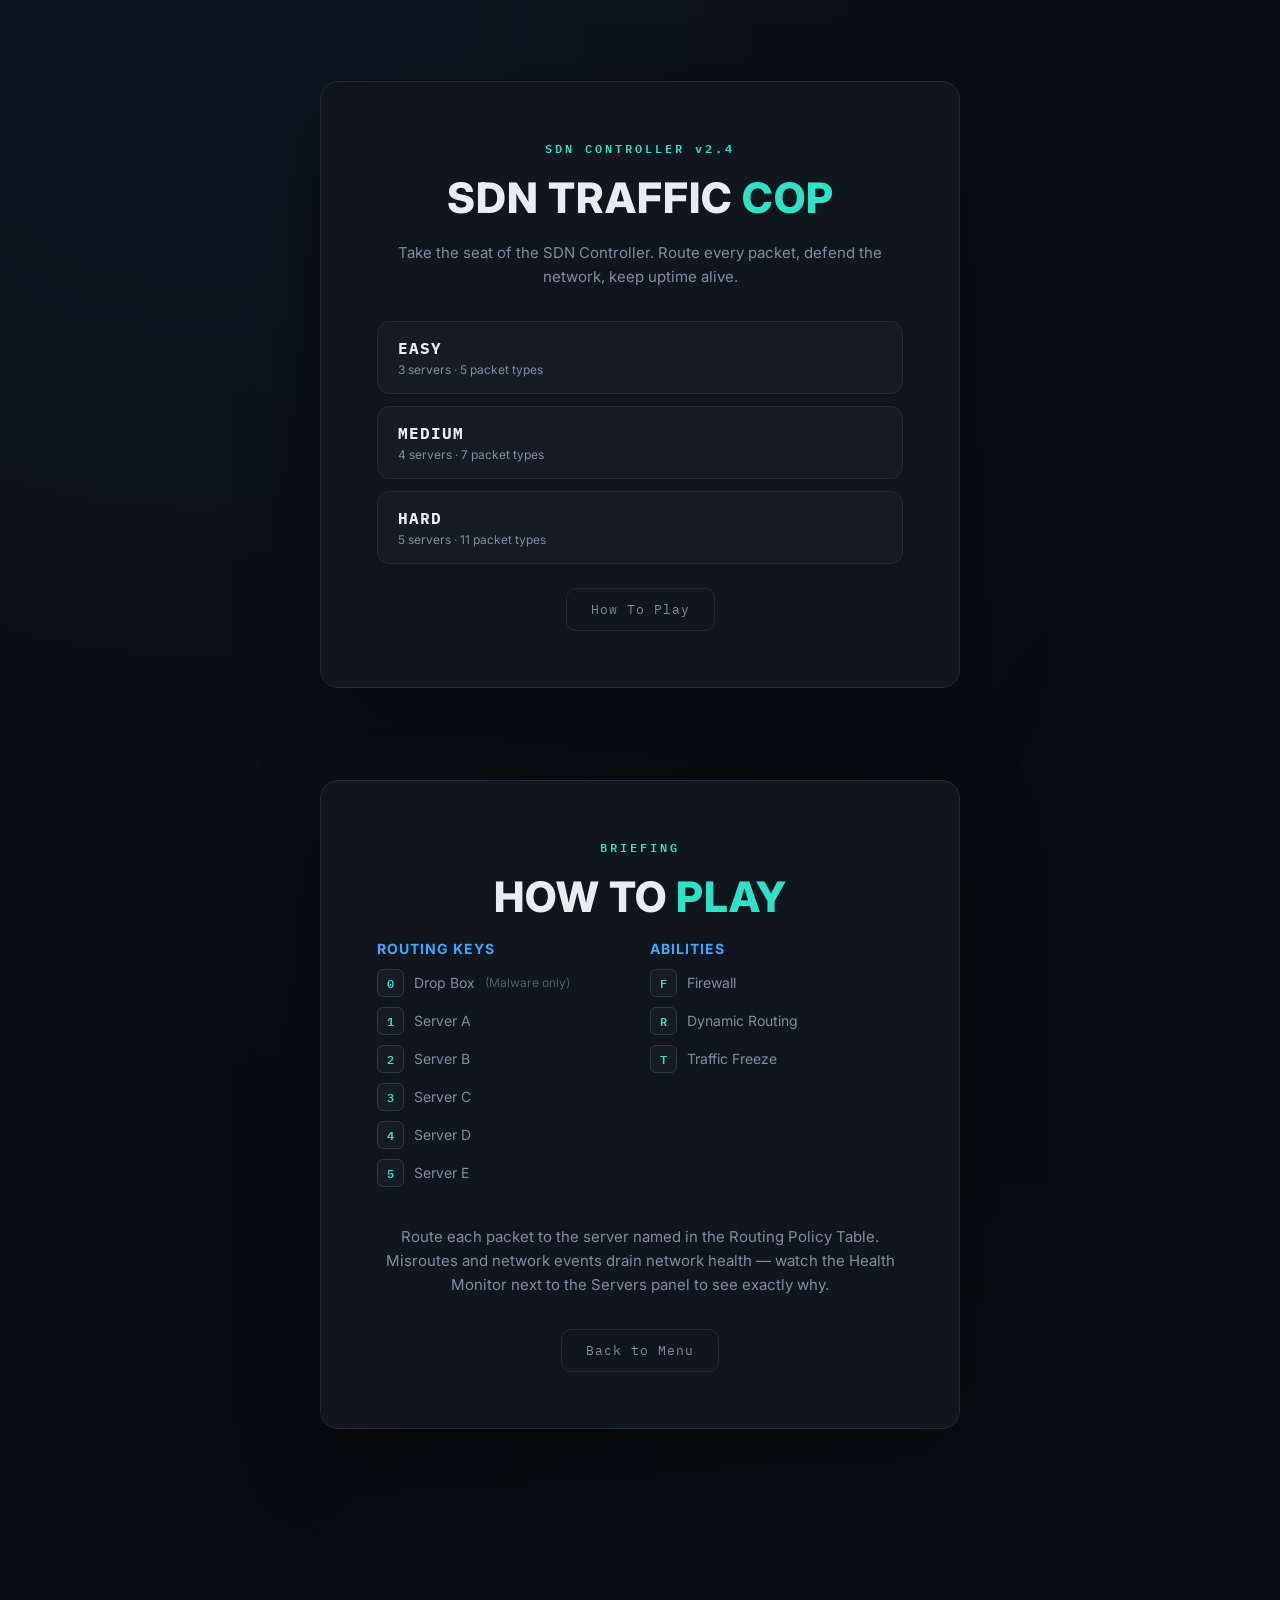
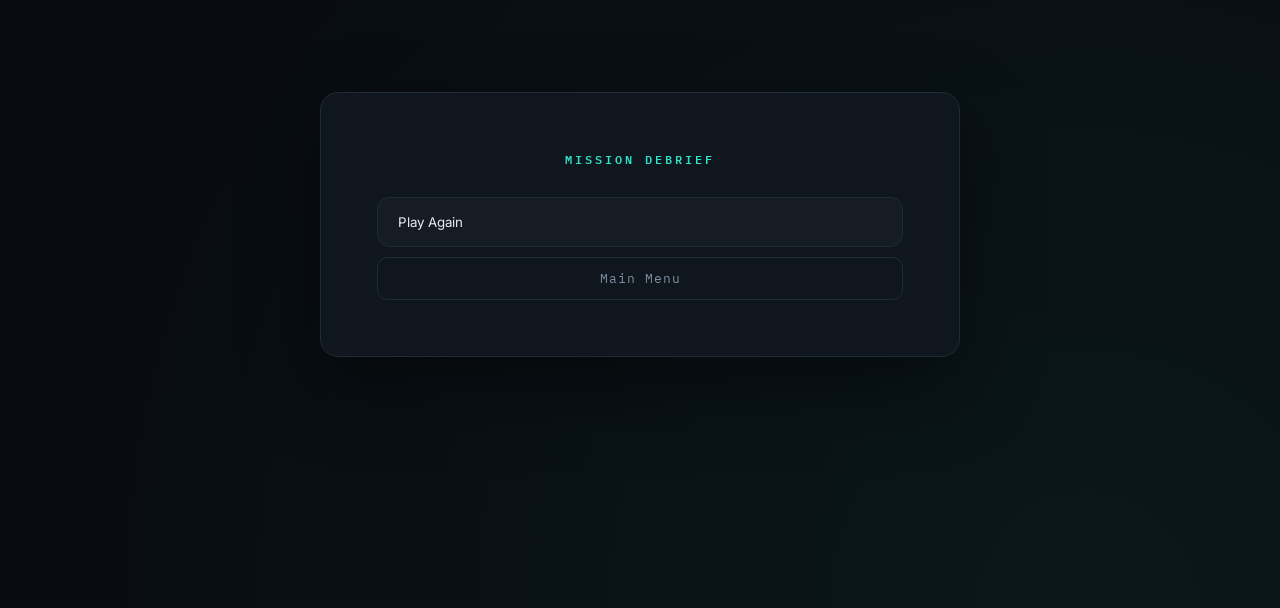
==== commit 76a5fbc2: "Add files via upload" ====
--- a/index.html
+++ b/index.html
@@ -124,6 +124,33 @@
         </div>
 
 
+        <!-- NETWORK HEALTH MONITOR (HIGHLIGHTED) -->
+
+        <div class="panel monitor-panel">
+
+            <h2>Network Health Monitor <span id="mode-badge" class="mode-badge">EASY MODE</span></h2>
+
+            <div id="health-monitor">
+
+                <div class="monitor-top">
+                    <span id="monitor-status" class="monitor-status status-stable">STABLE</span>
+                    <span id="monitor-percent">100%</span>
+                </div>
+
+                <p class="monitor-caption">Last Change</p>
+                <div id="health-reason">
+                    <p class="reason-title">No health changes yet</p>
+                    <p class="reason-detail">Network health will stay at 100% until a misroute or network event occurs. Details of every change will appear here.</p>
+                </div>
+
+                <p class="monitor-caption">Event Log</p>
+                <ul id="health-log"></ul>
+
+            </div>
+
+        </div>
+
+
         <div class="grid-layout">
 
             <!-- ROUTING TABLE -->
@@ -192,38 +219,13 @@
 
 
 
-            <!-- SERVERS + HEALTH MONITOR -->
-
-            <div class="panel span-2 servers-row">
-
-                <div class="servers-col">
-
-                    <h2>Servers</h2>
-
-                    <div id="servers">
-
-                    </div>
-
-                </div>
-
-                <div class="monitor-col">
-
-                    <h2>Network Health Monitor</h2>
-
-                    <div id="health-monitor">
-
-                        <div class="monitor-top">
-                            <span id="monitor-status" class="monitor-status status-stable">STABLE</span>
-                            <span id="monitor-percent">100%</span>
-                        </div>
-
-                        <p class="monitor-caption">Last Change</p>
-                        <p id="health-reason">No health changes yet.</p>
-
-                        <p class="monitor-caption">Event Log</p>
-                        <ul id="health-log"></ul>
-
-                    </div>
+            <!-- SERVERS -->
+
+            <div class="panel span-2">
+
+                <h2>Servers</h2>
+
+                <div id="servers">
 
                 </div>
 
@@ -276,7 +278,8 @@
 
             <h2 id="final-score"></h2>
 
-            <button onclick="location.reload()" class="diff-btn diff-easy" style="width:100%;">Play Again</button>
+            <button id="play-again-btn" class="diff-btn diff-easy" style="width:100%;">Play Again</button>
+            <button id="main-menu-btn" class="ghost-btn" style="width:100%; margin-top:10px;">Main Menu</button>
 
         </div>
 
--- a/style.css
+++ b/style.css
@@ -19,10 +19,16 @@
     --accent-amber:#FFB020;
     --accent-red:#FF4F6D;
 
+    --mode-color:#31E1C6;
+
     --font-display:'Inter', sans-serif;
     --font-mono:'IBM Plex Mono', monospace;
 
 }
+
+body.theme-easy{ --mode-color:#31E1C6; }
+body.theme-medium{ --mode-color:#FFB020; }
+body.theme-hard{ --mode-color:#FF4F6D; }
 
 
 /*************************/
@@ -609,24 +615,41 @@
 
 
 /*************************/
-/* SERVERS + HEALTH MONITOR ROW */
-/*************************/
-
-.servers-row{
-
-    display:grid;
-    grid-template-columns:1fr 1fr;
-    gap:24px;
-
-}
-
-@media(max-width:900px){
-
-    .servers-row{
-
-        grid-template-columns:1fr;
-
-    }
+/* NETWORK HEALTH MONITOR (HIGHLIGHTED PANEL) */
+/*************************/
+
+.monitor-panel{
+
+    border:1px solid var(--mode-color);
+    box-shadow:0 0 0 1px rgba(255,255,255,0.02), 0 0 30px -6px var(--mode-color);
+    animation:monitor-pulse 3s ease-in-out infinite;
+
+}
+
+@keyframes monitor-pulse{
+
+    0%, 100%{ box-shadow:0 0 0 1px rgba(255,255,255,0.02), 0 0 22px -8px var(--mode-color); }
+    50%{ box-shadow:0 0 0 1px rgba(255,255,255,0.02), 0 0 38px -6px var(--mode-color); }
+
+}
+
+.mode-badge{
+
+    margin-left:auto;
+    font-family:var(--font-mono);
+    font-size:10px;
+    letter-spacing:1px;
+    color:var(--mode-color);
+    border:1px solid var(--mode-color);
+    padding:3px 10px;
+    border-radius:20px;
+
+}
+
+.monitor-panel h2{
+
+    display:flex;
+    align-items:center;
 
 }
 
@@ -781,9 +804,62 @@
 
 #health-reason{
 
+    background-color:var(--bg-void);
+    border:1px solid var(--border-soft);
+    border-radius:10px;
+    padding:12px 14px;
+
+}
+
+.reason-title{
+
+    font-weight:700;
+    font-size:14px;
+    color:var(--text-primary);
+    margin-bottom:6px;
+    display:flex;
+    align-items:center;
+    gap:8px;
+
+}
+
+.reason-detail{
+
     font-size:13px;
-    color:var(--text-primary);
-    line-height:1.5;
+    color:var(--text-muted);
+    line-height:1.6;
+
+}
+
+.severity-tag{
+
+    font-family:var(--font-mono);
+    font-size:10px;
+    font-weight:700;
+    letter-spacing:0.5px;
+    padding:2px 9px;
+    border-radius:12px;
+
+}
+
+.severity-minor{
+
+    background-color:rgba(255,176,32,0.14);
+    color:var(--accent-amber);
+
+}
+
+.severity-moderate{
+
+    background-color:rgba(61,169,252,0.14);
+    color:var(--accent-blue);
+
+}
+
+.severity-severe{
+
+    background-color:rgba(255,79,109,0.16);
+    color:var(--accent-red);
 
 }
 
